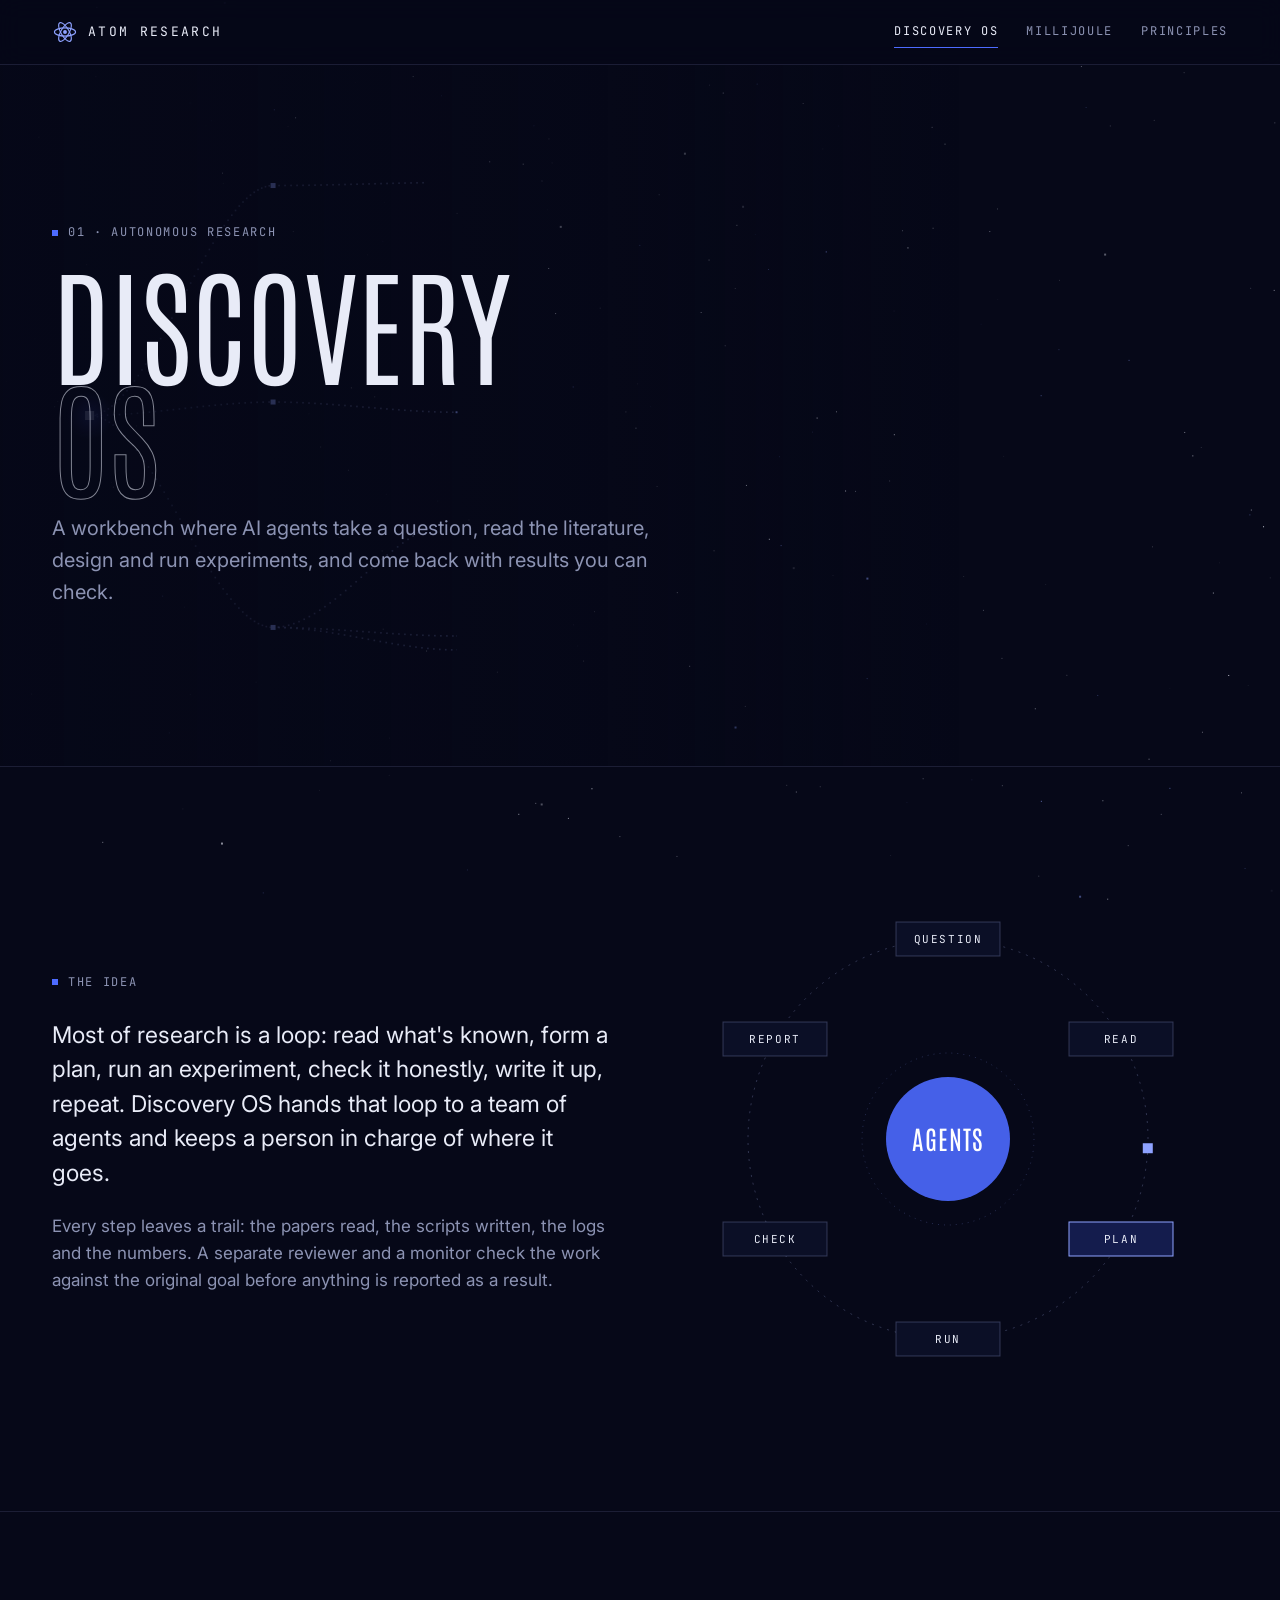
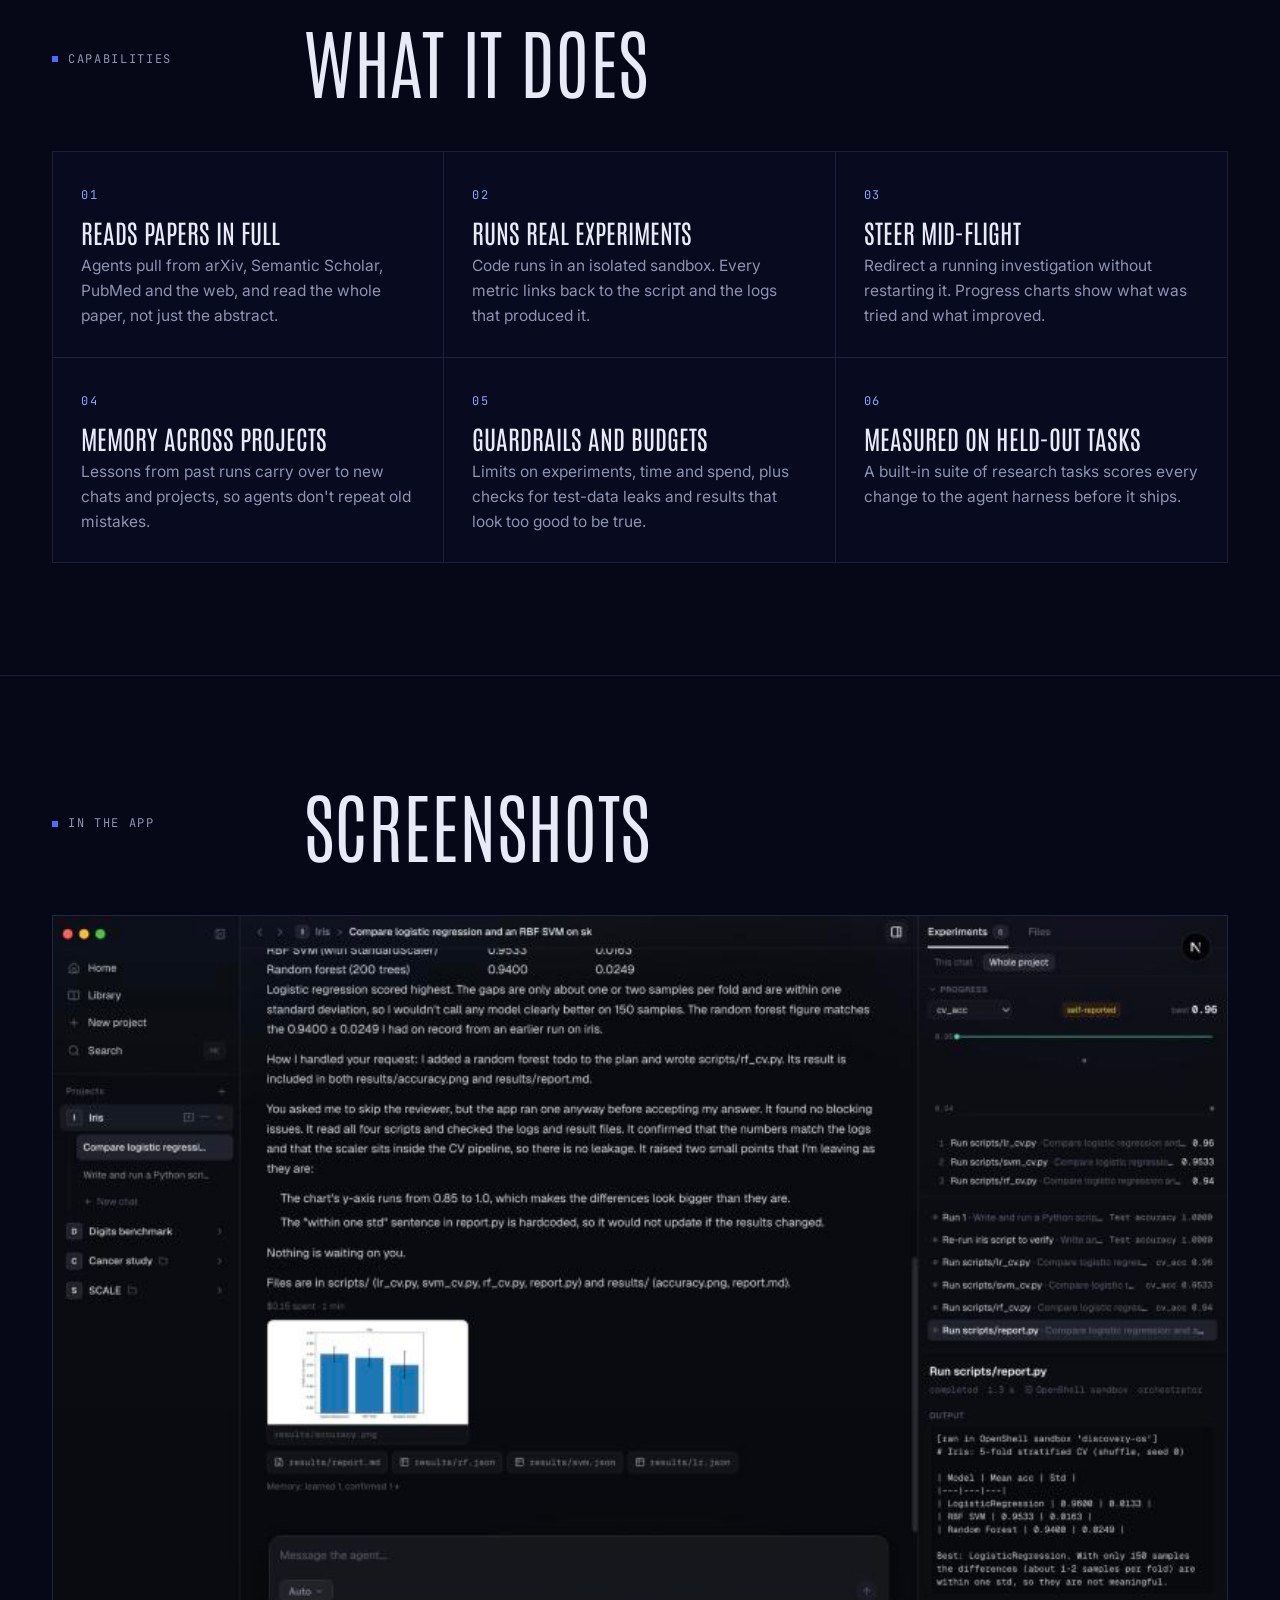
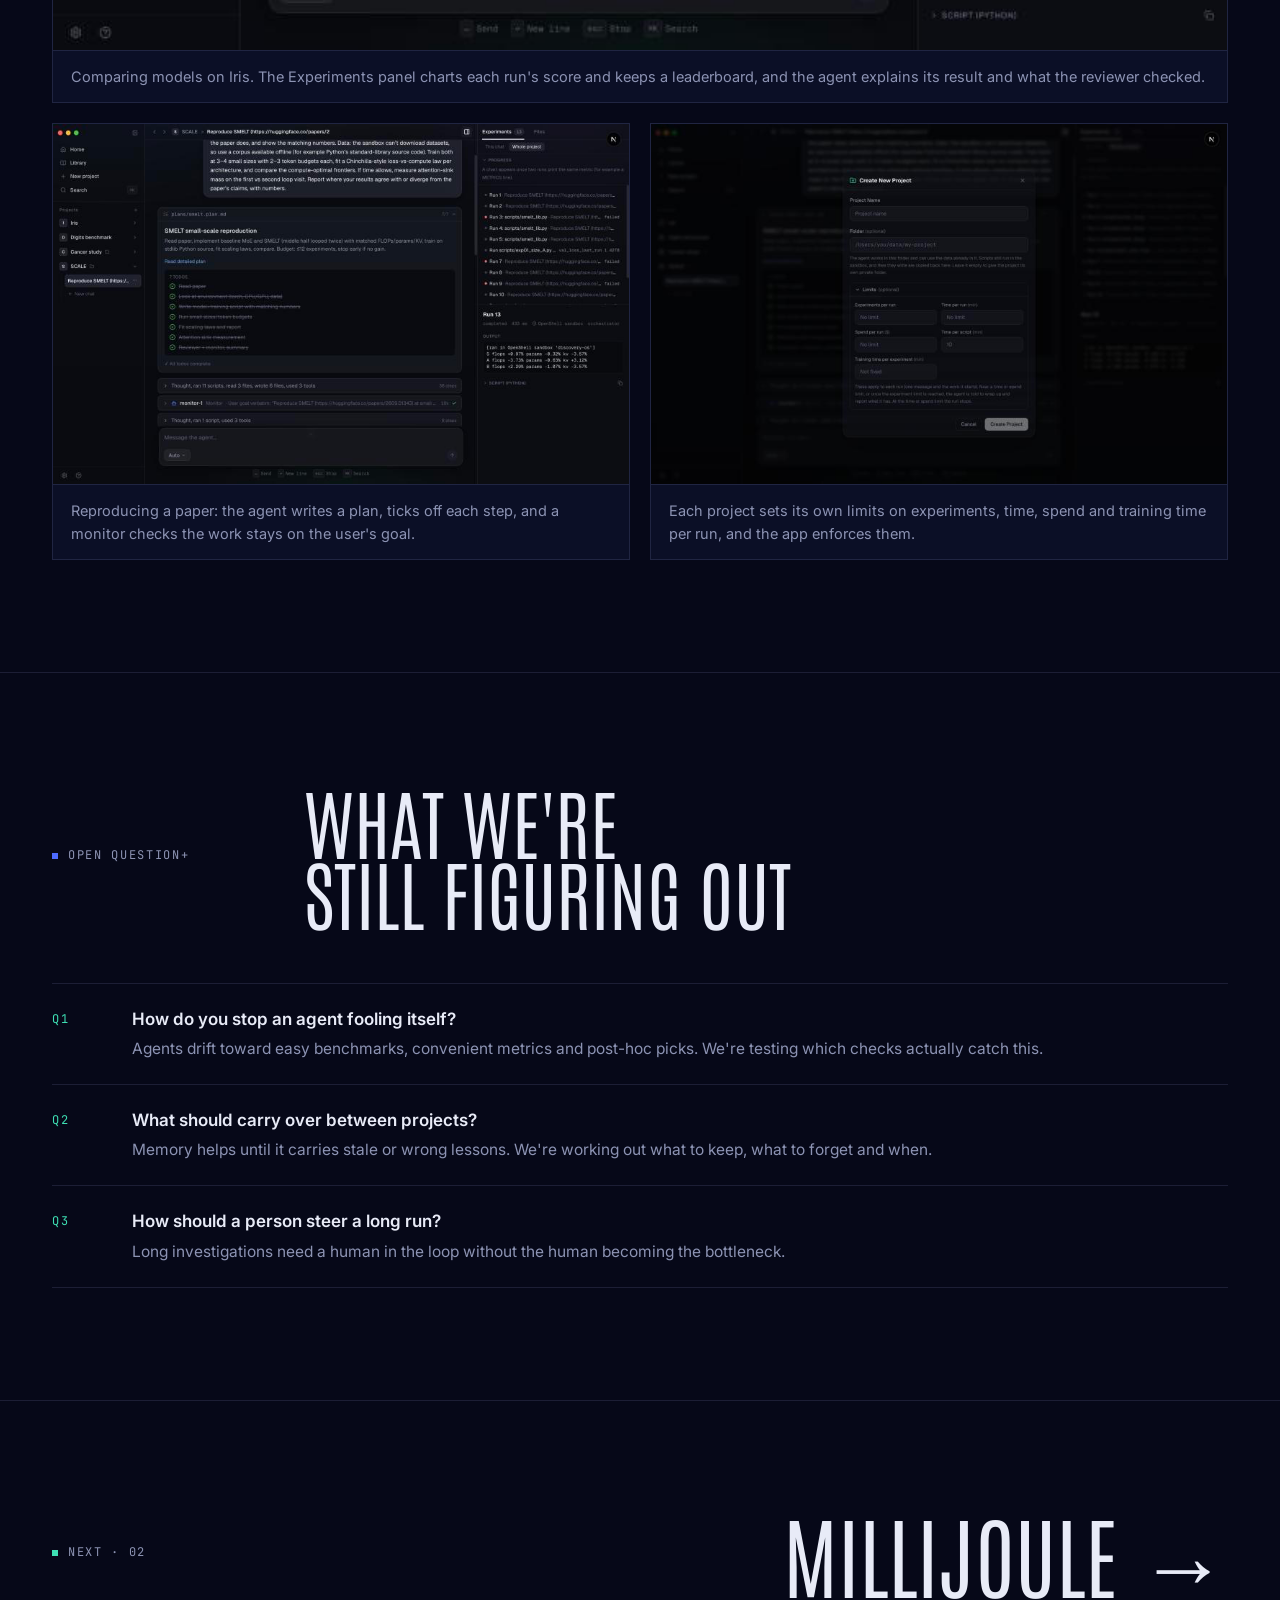
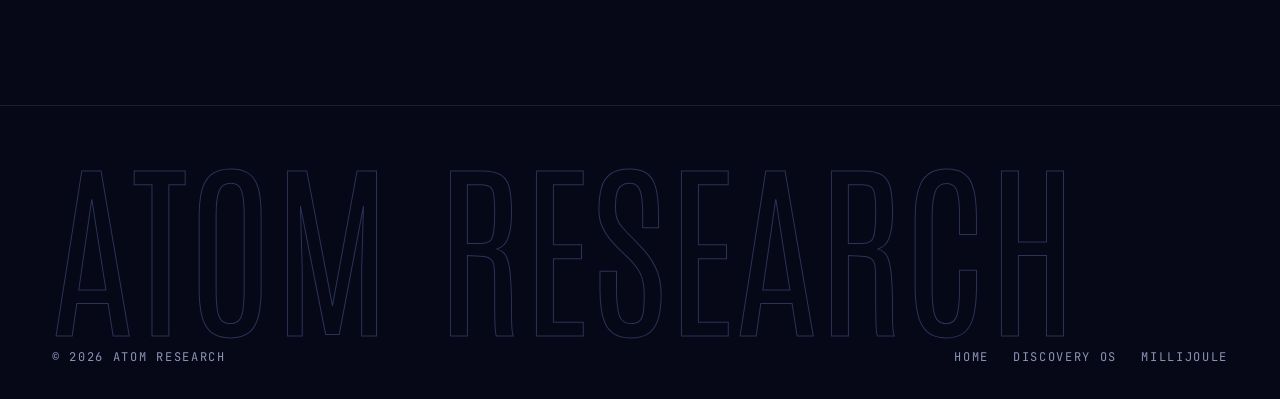
==== discovery-os.html @ 1e959ddb "Redesign: space theme, particle animations, product pages for Discovery OS and MilliJoule Co-Authore" ====
<!doctype html>
<html lang="en">
<head>
  <meta charset="utf-8">
  <meta name="viewport" content="width=device-width, initial-scale=1">
  <title>Discovery OS · Atom Research</title>
  <meta name="description" content="Discovery OS: a workbench where AI agents read the literature, plan and run experiments, and report results with evidence.">
  <link rel="icon" href="favicon.svg" type="image/svg+xml">
  <link rel="preconnect" href="https://fonts.googleapis.com">
  <link rel="preconnect" href="https://fonts.gstatic.com" crossorigin>
  <link href="https://fonts.googleapis.com/css2?family=Antonio:wght@200;300;400&family=Inter:wght@400;600&family=JetBrains+Mono:wght@400&display=swap" rel="stylesheet">
  <link rel="stylesheet" href="styles.css">
</head>
<body>
  <canvas class="stars" data-viz="stars" aria-hidden="true"></canvas>
  <div class="page">
    <header class="site-header">
      <div class="wrap">
        <a class="brand" href="./" aria-label="Atom Research home">
          <svg viewBox="0 0 32 32" fill="none" stroke="currentColor" stroke-width="1.4" aria-hidden="true"><ellipse cx="16" cy="16" rx="13" ry="5"/><ellipse cx="16" cy="16" rx="13" ry="5" transform="rotate(60 16 16)"/><ellipse cx="16" cy="16" rx="13" ry="5" transform="rotate(120 16 16)"/><circle cx="16" cy="16" r="2.4" fill="currentColor" stroke="none"/></svg>
          <span>Atom Research</span>
        </a>
        <nav class="nav">
          <a href="discovery-os.html" aria-current="page">Discovery OS</a>
          <a href="millijoule.html">MilliJoule</a>
          <a class="hide-sm" href="./#principles">Principles</a>
        </nav>
      </div>
    </header>

    <main>
      <section class="p-hero">
        <canvas data-viz="tree" aria-hidden="true"></canvas>
        <div class="wrap">
          <span class="label fade-in" data-scramble>01 · Autonomous research</span>
          <h1 class="mega" style="white-space:normal"><span class="line"><span>Discovery</span></span><span class="line"><span class="dim">OS</span></span></h1>
          <p class="lede fade-in">A workbench where AI agents take a question, read the literature, design and run experiments, and come back with results you can check.</p>
        </div>
      </section>

      <section class="section">
        <div class="wrap split">
          <div class="reveal">
            <span class="label" data-scramble>The idea</span>
            <p class="big" style="margin-top:24px">Most of research is a loop: read what's known, form a plan, run an experiment, check it honestly, write it up, repeat. Discovery OS hands that loop to a team of agents and keeps a person in charge of where it goes.</p>
            <p>Every step leaves a trail: the papers read, the scripts written, the logs and the numbers. A separate reviewer and a monitor check the work against the original goal before anything is reported as a result.</p>
          </div>
          <div class="reveal d1">
            <svg class="loop-diagram" viewBox="0 0 520 520" role="img" aria-label="The research loop: question, read, plan, run, check, report">
              <path id="loop-path" class="ring" d="M260,60 A200,200 0 0,1 260,460 A200,200 0 0,1 260,60"/>
              <circle class="core" cx="260" cy="260" r="62" opacity=".9"/>
              <circle cx="260" cy="260" r="86" fill="none" stroke="rgba(142,162,255,.25)" stroke-dasharray="1 5"/>
              <text class="core-text" x="260" y="262">AGENTS</text>
              <g class="node"><rect x="208" y="43" width="104" height="34"/><text x="260" y="61">QUESTION</text></g>
              <g class="node"><rect x="381" y="143" width="104" height="34"/><text x="433" y="161">READ</text></g>
              <g class="node"><rect x="381" y="343" width="104" height="34"/><text x="433" y="361">PLAN</text></g>
              <g class="node"><rect x="208" y="443" width="104" height="34"/><text x="260" y="461">RUN</text></g>
              <g class="node"><rect x="35" y="343" width="104" height="34"/><text x="87" y="361">CHECK</text></g>
              <g class="node"><rect x="35" y="143" width="104" height="34"/><text x="87" y="161">REPORT</text></g>
              <rect class="comet" x="-5" y="-5" width="10" height="10">
                <animateMotion dur="9s" repeatCount="indefinite"><mpath href="#loop-path"/></animateMotion>
              </rect>
            </svg>
          </div>
        </div>
      </section>

      <section class="section">
        <div class="wrap">
          <div class="section-head reveal">
            <span class="label" data-scramble>Capabilities</span>
            <div><h2>What it does</h2></div>
          </div>
          <div class="features reveal d1">
            <div class="feature"><span class="n">01</span><h3>Reads papers in full</h3><p>Agents pull from arXiv, Semantic Scholar, PubMed and the web, and read the whole paper, not just the abstract.</p></div>
            <div class="feature"><span class="n">02</span><h3>Runs real experiments</h3><p>Code runs in an isolated sandbox. Every metric links back to the script and the logs that produced it.</p></div>
            <div class="feature"><span class="n">03</span><h3>Steer mid-flight</h3><p>Redirect a running investigation without restarting it. Progress charts show what was tried and what improved.</p></div>
            <div class="feature"><span class="n">04</span><h3>Memory across projects</h3><p>Lessons from past runs carry over to new chats and projects, so agents don't repeat old mistakes.</p></div>
            <div class="feature"><span class="n">05</span><h3>Guardrails and budgets</h3><p>Limits on experiments, time and spend, plus checks for test-data leaks and results that look too good to be true.</p></div>
            <div class="feature"><span class="n">06</span><h3>Measured on held-out tasks</h3><p>A built-in suite of research tasks scores every change to the agent harness before it ships.</p></div>
          </div>
        </div>
      </section>

      <section class="section">
        <div class="wrap">
          <div class="section-head reveal">
            <span class="label" data-scramble>In the app</span>
            <div><h2>Screenshots</h2></div>
          </div>
          <div class="gallery">
            <figure class="shot wide reveal">
              <img src="assets/discovery-os-experiments.png" width="800" height="500" loading="lazy" alt="Discovery OS comparing models on the Iris dataset, with the Experiments panel showing a score chart and run leaderboard">
              <figcaption>Comparing models on Iris. The Experiments panel charts each run's score and keeps a leaderboard, and the agent explains its result and what the reviewer checked.</figcaption>
            </figure>
            <figure class="shot reveal">
              <img src="assets/discovery-os-research-plan.png" width="800" height="500" loading="lazy" alt="A paper reproduction plan with completed steps and a monitor agent check">
              <figcaption>Reproducing a paper: the agent writes a plan, ticks off each step, and a monitor checks the work stays on the user's goal.</figcaption>
            </figure>
            <figure class="shot reveal d1">
              <img src="assets/discovery-os-project-limits.png" width="800" height="500" loading="lazy" alt="Create New Project dialog with limits for experiments, time, spend and training time">
              <figcaption>Each project sets its own limits on experiments, time, spend and training time per run, and the app enforces them.</figcaption>
            </figure>
          </div>
        </div>
      </section>

      <section class="section">
        <div class="wrap">
          <div class="section-head reveal">
            <span class="label" data-scramble>Open questions</span>
            <div><h2>What we're<br>still figuring out</h2></div>
          </div>
          <ul class="rules reveal d1">
            <li><span class="n">Q1</span><div><strong>How do you stop an agent fooling itself?</strong><span>Agents drift toward easy benchmarks, convenient metrics and post-hoc picks. We're testing which checks actually catch this.</span></div></li>
            <li><span class="n">Q2</span><div><strong>What should carry over between projects?</strong><span>Memory helps until it carries stale or wrong lessons. We're working out what to keep, what to forget and when.</span></div></li>
            <li><span class="n">Q3</span><div><strong>How should a person steer a long run?</strong><span>Long investigations need a human in the loop without the human becoming the bottleneck.</span></div></li>
          </ul>
        </div>
      </section>

      <section class="section">
        <div class="wrap next reveal">
          <span class="label energy">Next · 02</span>
          <a class="big" href="millijoule.html">MilliJoule →</a>
        </div>
      </section>
    </main>

    <footer class="site-footer">
      <div class="wrap">
        <p class="footer-mega" aria-hidden="true">Atom Research</p>
        <div class="footer-row">
          <span>© 2026 Atom Research</span>
          <nav><a href="./">Home</a><a href="discovery-os.html">Discovery OS</a><a href="millijoule.html">MilliJoule</a></nav>
        </div>
      </div>
    </footer>
  </div>
  <script src="site.js"></script>
</body>
</html>
---- styles.css ----
:root {
  --space: #060818;
  --space-2: #0b0f26;
  --panel: #0d1230;
  --ink: #e8ebf7;
  --muted: #8c93b3;
  --faint: #4a5175;
  --line: rgba(160, 172, 230, 0.14);
  --line-strong: rgba(160, 172, 230, 0.28);
  --accent: #4d6bff;
  --accent-hi: #8ea2ff;
  --energy: #3ee0b4;
  --maxw: 1240px;
  --display: "Antonio", "Arial Narrow", sans-serif;
  --mono: "JetBrains Mono", ui-monospace, SFMono-Regular, Menlo, monospace;
  --sans: "Inter", system-ui, -apple-system, "Segoe UI", sans-serif;
  color-scheme: dark;
}

* { box-sizing: border-box; }
html { -webkit-text-size-adjust: 100%; scroll-behavior: smooth; }
body {
  margin: 0;
  background: var(--space);
  color: var(--ink);
  font-family: var(--sans);
  font-size: 17px;
  line-height: 1.6;
  overflow-x: hidden;
}
a { color: inherit; text-decoration: none; }
img { max-width: 100%; display: block; }
::selection { background: var(--accent); color: #fff; }

/* page-wide starfield */
.stars { position: fixed; inset: 0; width: 100%; height: 100%; z-index: 0; pointer-events: none; }
.page { position: relative; z-index: 1; }

.wrap { max-width: var(--maxw); margin: 0 auto; padding: 0 16px; position: relative; }
@media (min-width: 900px) { .wrap { padding: 0 32px; } }

/* frame lines (crosshair grid) */
.framed { border-left: 1px solid var(--line); border-right: 1px solid var(--line); }
.plus { position: absolute; width: 11px; height: 11px; pointer-events: none; color: var(--accent-hi); opacity: .7; }
.plus::before, .plus::after { content: ""; position: absolute; background: currentColor; }
.plus::before { left: 5px; top: 0; width: 1px; height: 11px; }
.plus::after { top: 5px; left: 0; height: 1px; width: 11px; }
.plus.tl { top: -6px; left: -6px; } .plus.tr { top: -6px; right: -6px; }
.plus.bl { bottom: -6px; left: -6px; } .plus.br { bottom: -6px; right: -6px; }

/* labels */
.label {
  font-family: var(--mono); font-size: 12px; letter-spacing: .14em; text-transform: uppercase;
  color: var(--muted); display: inline-flex; align-items: center; gap: 10px;
}
.label::before { content: ""; width: 6px; height: 6px; background: var(--accent); display: inline-block; }
.label.energy::before { background: var(--energy); }

/* header */
.site-header {
  position: sticky; top: 0; z-index: 20;
  background: rgba(6, 8, 24, .72);
  backdrop-filter: blur(12px); -webkit-backdrop-filter: blur(12px);
  border-bottom: 1px solid var(--line);
}
.site-header .wrap { display: flex; align-items: center; justify-content: space-between; height: 64px; gap: 16px; }
.brand { display: flex; align-items: center; gap: 10px; font-family: var(--mono); font-size: 13px; letter-spacing: .18em; text-transform: uppercase; }
.brand svg { width: 26px; height: 26px; color: var(--accent-hi); animation: spin 24s linear infinite; }
.nav { display: flex; gap: 28px; font-family: var(--mono); font-size: 12px; letter-spacing: .14em; text-transform: uppercase; }
.nav a { color: var(--muted); transition: color .2s; position: relative; }
.nav a:hover, .nav a[aria-current="page"] { color: var(--ink); }
.nav a[aria-current="page"]::after { content: ""; position: absolute; left: 0; right: 0; bottom: -6px; height: 1px; background: var(--accent); }
@media (max-width: 640px) { .nav { gap: 16px; font-size: 11px; } .nav .hide-sm { display: none; } .brand span { display: none; } }

/* buttons */
.btns { display: flex; gap: 10px; flex-wrap: wrap; }
.btn {
  display: inline-flex; align-items: center; gap: 10px; height: 44px; padding: 0 18px;
  font-family: var(--mono); font-size: 12px; letter-spacing: .14em; text-transform: uppercase;
  border: 1px solid var(--line-strong); color: var(--ink); background: rgba(13, 18, 48, .6);
  transition: background .2s, border-color .2s, transform .2s;
}
.btn:hover { border-color: var(--accent-hi); transform: translateY(-1px); }
.btn.solid { background: var(--accent); border-color: var(--accent); color: #fff; }
.btn.solid:hover { background: #5f7bff; }
.btn .arrow { transition: transform .2s; }
.btn:hover .arrow { transform: translateX(3px); }

/* hero */
.hero { position: relative; min-height: calc(100svh - 64px); display: flex; flex-direction: column; overflow: hidden; }
.hero canvas.hero-canvas { position: absolute; inset: 0; width: 100%; height: 100%; }
.hero .wrap { flex: 1; width: 100%; display: flex; flex-direction: column; justify-content: space-between; padding-bottom: 48px; }
.hero-top { padding-top: 28px; display: flex; justify-content: space-between; gap: 16px; flex-wrap: wrap; }
.mega {
  font-family: var(--display); font-weight: 300; text-transform: uppercase;
  font-size: clamp(64px, 13.4vw, 196px); line-height: .86; letter-spacing: -0.005em;
  margin: 0; white-space: nowrap;
}
.mega .dim { color: transparent; -webkit-text-stroke: 1px rgba(232, 235, 247, .55); }
.hero-foot { display: grid; grid-template-columns: minmax(0, 1.2fr) minmax(0, 1fr); gap: 32px; align-items: end; margin-top: 28px; }
.hero-foot p { margin: 0; color: var(--muted); font-size: clamp(16px, 1.6vw, 19px); max-width: 52ch; }
.hero-foot .btns { justify-content: flex-end; }
@media (max-width: 760px) {
  .hero-foot { grid-template-columns: 1fr; }
  .hero-foot .btns { justify-content: flex-start; }
  .mega { white-space: normal; }
  .scroll-cue { display: none; }
}

.scroll-cue { position: absolute; left: 50%; bottom: 14px; transform: translateX(-50%); width: 1px; height: 36px; background: linear-gradient(var(--accent-hi), transparent); animation: cue 2.4s ease-in-out infinite; }

/* marquee */
.marquee { border-top: 1px solid var(--line); border-bottom: 1px solid var(--line); overflow: hidden; background: rgba(11, 15, 38, .6); }
.marquee-track { display: flex; width: max-content; animation: marquee 40s linear infinite; }
.marquee span { font-family: var(--mono); font-size: 12px; letter-spacing: .2em; text-transform: uppercase; color: var(--muted); padding: 16px 28px; white-space: nowrap; }
.marquee span i { font-style: normal; color: var(--accent-hi); margin-left: 56px; }

/* sections */
.section { position: relative; padding: 112px 0; }
.section + .section { border-top: 1px solid var(--line); }
.section-head { display: grid; grid-template-columns: 220px 1fr; gap: 32px; margin-bottom: 56px; }
.section-head h2 {
  font-family: var(--display); font-weight: 300; text-transform: uppercase; margin: 0;
  font-size: clamp(40px, 6vw, 84px); line-height: .92; letter-spacing: 0;
}
.section-head p { color: var(--muted); max-width: 60ch; margin: 18px 0 0; }
@media (max-width: 760px) { .section { padding: 72px 0; } .section-head { grid-template-columns: 1fr; gap: 16px; margin-bottom: 36px; } }

.statement {
  font-family: var(--display); font-weight: 300; text-transform: uppercase;
  font-size: clamp(34px, 5.2vw, 72px); line-height: 1.02; margin: 0; max-width: 20ch;
}
.statement em { font-style: normal; color: var(--accent-hi); }
.statement .en { color: var(--energy); }

/* research panels (home) */
.panels { display: grid; grid-template-columns: 1fr 1fr; border: 1px solid var(--line); position: relative; }
.panel { position: relative; display: flex; flex-direction: column; min-height: 560px; background: rgba(11, 15, 38, .55); transition: background .3s; }
.panel + .panel { border-left: 1px solid var(--line); }
.panel:hover { background: rgba(16, 22, 58, .75); }
.panel .viz { position: relative; flex: 1; min-height: 340px; border-bottom: 1px solid var(--line); overflow: hidden; }
.panel .viz canvas { position: absolute; inset: 0; width: 100%; height: 100%; }
.panel .viz .label { position: absolute; top: 18px; left: 20px; z-index: 1; }
.panel .body { padding: 28px; display: grid; gap: 14px; }
.panel h3 { font-family: var(--display); font-weight: 400; text-transform: uppercase; font-size: 44px; line-height: 1; margin: 0; letter-spacing: .01em; }
.panel p { margin: 0; color: var(--muted); }
.panel .go { font-family: var(--mono); font-size: 12px; letter-spacing: .14em; text-transform: uppercase; color: var(--accent-hi); display: inline-flex; gap: 10px; align-items: center; }
.panel.energy .go { color: var(--energy); }
.panel:hover .go .arrow { transform: translateX(4px); }
.go .arrow { transition: transform .2s; }
@media (max-width: 860px) { .panels { grid-template-columns: 1fr; } .panel + .panel { border-left: 0; border-top: 1px solid var(--line); } .panel { min-height: 0; } }

/* numbered principles */
.principles { display: grid; grid-template-columns: repeat(3, 1fr); border-top: 1px solid var(--line); }
.principle { padding: 32px 28px 8px 0; }
.principle + .principle { padding-left: 28px; border-left: 1px solid var(--line); }
.principle .n { font-family: var(--mono); font-size: 12px; color: var(--accent-hi); letter-spacing: .14em; }
.principle h3 { font-family: var(--display); font-weight: 400; text-transform: uppercase; font-size: 30px; line-height: 1.05; margin: 14px 0 10px; }
.principle p { color: var(--muted); margin: 0; font-size: 15.5px; }
@media (max-width: 860px) { .principles { grid-template-columns: 1fr; } .principle + .principle { padding-left: 0; border-left: 0; border-top: 1px solid var(--line); } }

/* product page */
.p-hero { position: relative; min-height: 78svh; display: flex; overflow: hidden; border-bottom: 1px solid var(--line); }
.p-hero canvas { position: absolute; inset: 0; width: 100%; height: 100%; }
.p-hero::after { content: ""; position: absolute; inset: 0; background: linear-gradient(90deg, rgba(6,8,24,.92) 0%, rgba(6,8,24,.55) 45%, rgba(6,8,24,0) 75%); pointer-events: none; }
.p-hero .wrap { position: relative; z-index: 1; flex: 1; display: flex; flex-direction: column; justify-content: center; padding-top: 56px; padding-bottom: 56px; gap: 22px; }
.p-hero h1 { font-family: var(--display); font-weight: 300; text-transform: uppercase; font-size: clamp(60px, 10vw, 150px); line-height: .88; margin: 0; }
.p-hero .lede { color: var(--muted); font-size: clamp(17px, 1.7vw, 20px); max-width: 46ch; margin: 0; }
@media (max-width: 760px) { .p-hero::after { background: linear-gradient(0deg, rgba(6,8,24,.95) 20%, rgba(6,8,24,.35) 100%); } .p-hero .wrap { justify-content: flex-end; } }

.split { display: grid; grid-template-columns: minmax(0, 1fr) minmax(0, 1fr); gap: 56px; align-items: center; }
.split p { color: var(--muted); }
.split p.big { color: var(--ink); font-size: clamp(19px, 2vw, 23px); line-height: 1.5; }
@media (max-width: 860px) { .split { grid-template-columns: 1fr; gap: 32px; } }

.features { display: grid; grid-template-columns: repeat(3, 1fr); border: 1px solid var(--line); }
.feature { padding: 28px; border-right: 1px solid var(--line); border-bottom: 1px solid var(--line); background: rgba(11, 15, 38, .5); transition: background .3s; }
.feature:nth-child(3n) { border-right: 0; }
.feature:nth-last-child(-n+3) { border-bottom: 0; }
.feature:hover { background: rgba(16, 22, 58, .8); }
.feature .n { font-family: var(--mono); font-size: 12px; color: var(--accent-hi); letter-spacing: .14em; }
.energy-page .feature .n { color: var(--energy); }
.feature h3 { font-family: var(--display); font-weight: 400; text-transform: uppercase; font-size: 26px; line-height: 1.05; margin: 12px 0 8px; }
.feature p { color: var(--muted); margin: 0; font-size: 15.5px; }
@media (max-width: 860px) {
  .features { grid-template-columns: 1fr; }
  .feature { border-right: 0 !important; border-bottom: 1px solid var(--line) !important; }
  .feature:last-child { border-bottom: 0 !important; }
}

/* loop diagram */
.loop-diagram { width: 100%; max-width: 520px; margin: 0 auto; display: block; overflow: visible; }
.loop-diagram .ring { fill: none; stroke: var(--line-strong); stroke-width: 1; stroke-dasharray: 2 6; }
.loop-diagram .node rect { fill: var(--space-2); stroke: var(--line-strong); }
.loop-diagram .node text { fill: var(--ink); font-family: var(--mono); font-size: 11px; letter-spacing: .14em; text-anchor: middle; dominant-baseline: middle; }
.loop-diagram .node.on rect { stroke: var(--accent-hi); fill: #141c4d; }
.loop-diagram .core { fill: var(--accent); }
.loop-diagram .core-text { fill: #fff; font-family: var(--display); font-size: 26px; text-anchor: middle; dominant-baseline: middle; letter-spacing: .04em; }
.loop-diagram .comet { fill: var(--accent-hi); }

/* pipeline (millijoule) */
.pipeline { display: grid; grid-template-columns: repeat(5, 1fr); border: 1px solid var(--line); position: relative; }
.stage { padding: 24px 20px; border-right: 1px solid var(--line); position: relative; background: rgba(11, 15, 38, .5); }
.stage:last-child { border-right: 0; }
.stage .n { font-family: var(--mono); font-size: 11px; color: var(--energy); letter-spacing: .14em; }
.stage h3 { font-family: var(--display); font-weight: 400; text-transform: uppercase; font-size: 24px; margin: 10px 0 6px; line-height: 1.05; }
.stage p { margin: 0; color: var(--muted); font-size: 14.5px; }
.pipeline .flow { position: absolute; left: 0; right: 0; top: 0; height: 2px; overflow: hidden; }
.pipeline .flow::after { content: ""; position: absolute; top: 0; left: -30%; width: 30%; height: 2px; background: linear-gradient(90deg, transparent, var(--energy), transparent); animation: flow 3.2s linear infinite; }
@media (max-width: 960px) { .pipeline { grid-template-columns: 1fr; } .stage { border-right: 0; border-bottom: 1px solid var(--line); } .stage:last-child { border-bottom: 0; } .pipeline .flow { display: none; } }

.rules { list-style: none; margin: 0; padding: 0; border-top: 1px solid var(--line); }
.rules li { display: grid; grid-template-columns: 64px 1fr; gap: 16px; padding: 22px 0; border-bottom: 1px solid var(--line); }
.rules li .n { font-family: var(--mono); font-size: 12px; color: var(--energy); letter-spacing: .14em; padding-top: 4px; }
.rules li strong { display: block; font-weight: 600; margin-bottom: 2px; }
.rules li span { color: var(--muted); font-size: 15.5px; }

.viz-box { position: relative; aspect-ratio: 4 / 3; border: 1px solid var(--line); background: rgba(11, 15, 38, .5); }
.viz-box canvas { position: absolute; inset: 0; width: 100%; height: 100%; }
.viz-box .label { position: absolute; top: 16px; left: 18px; z-index: 1; }
.viz-box .caption { position: absolute; bottom: 14px; left: 18px; right: 18px; font-family: var(--mono); font-size: 11px; color: var(--faint); letter-spacing: .1em; text-transform: uppercase; }

/* gallery */
.gallery { display: grid; grid-template-columns: 1fr 1fr; gap: 20px; }
.shot { margin: 0; border: 1px solid var(--line); background: var(--space-2); overflow: hidden; position: relative; }
.shot img { width: 100%; height: auto; transition: transform .6s cubic-bezier(.2,.7,.2,1); }
.shot:hover img { transform: scale(1.02); }
.shot figcaption { padding: 14px 18px; font-size: 14.5px; color: var(--muted); border-top: 1px solid var(--line); }
.shot.wide { grid-column: 1 / -1; }
@media (max-width: 760px) { .gallery { grid-template-columns: 1fr; } }

.next { display: flex; justify-content: space-between; align-items: center; gap: 24px; flex-wrap: wrap; }
.next a.big { font-family: var(--display); font-weight: 300; text-transform: uppercase; font-size: clamp(44px, 7vw, 96px); line-height: .9; transition: color .2s; }
.next a.big:hover { color: var(--accent-hi); }

/* footer */
.site-footer { border-top: 1px solid var(--line); padding: 56px 0 32px; overflow: hidden; }
.footer-mega { font-family: var(--display); font-weight: 300; text-transform: uppercase; font-size: clamp(64px, 15vw, 220px); line-height: .8; color: transparent; -webkit-text-stroke: 1px rgba(142, 162, 255, .28); margin: 0 0 32px; white-space: nowrap; user-select: none; }
.footer-row { display: flex; justify-content: space-between; gap: 16px; flex-wrap: wrap; font-family: var(--mono); font-size: 12px; letter-spacing: .14em; text-transform: uppercase; color: var(--muted); }
.footer-row nav { display: flex; gap: 24px; flex-wrap: wrap; }
.footer-row a:hover { color: var(--ink); }

/* reveal animations */
.reveal { opacity: 0; transform: translateY(28px); transition: opacity .9s cubic-bezier(.2,.7,.2,1), transform .9s cubic-bezier(.2,.7,.2,1); }
.reveal.in { opacity: 1; transform: none; }
.reveal.d1 { transition-delay: .1s; } .reveal.d2 { transition-delay: .2s; } .reveal.d3 { transition-delay: .3s; }
.mega .line { display: block; overflow: hidden; padding-bottom: .08em; margin-bottom: -.08em; }
.mega .line > span { display: inline-block; transform: translateY(105%); animation: rise 1.2s cubic-bezier(.2,.7,.2,1) forwards; }
.mega .line:nth-child(2) > span { animation-delay: .12s; }
.fade-in { opacity: 0; animation: fadein 1.2s .5s ease forwards; }

@keyframes rise { to { transform: none; } }
@keyframes fadein { to { opacity: 1; } }
@keyframes spin { to { transform: rotate(360deg); } }
@keyframes marquee { to { transform: translateX(-50%); } }
@keyframes cue { 0%, 100% { opacity: .2; transform: translateX(-50%) scaleY(.6); } 50% { opacity: 1; transform: translateX(-50%) scaleY(1); } }
@keyframes flow { to { left: 100%; } }

@media (prefers-reduced-motion: reduce) {
  *, *::before, *::after { animation-duration: .001s !important; animation-iteration-count: 1 !important; transition-duration: .001s !important; }
  .reveal { opacity: 1; transform: none; }
  .marquee-track { animation: none; }
}
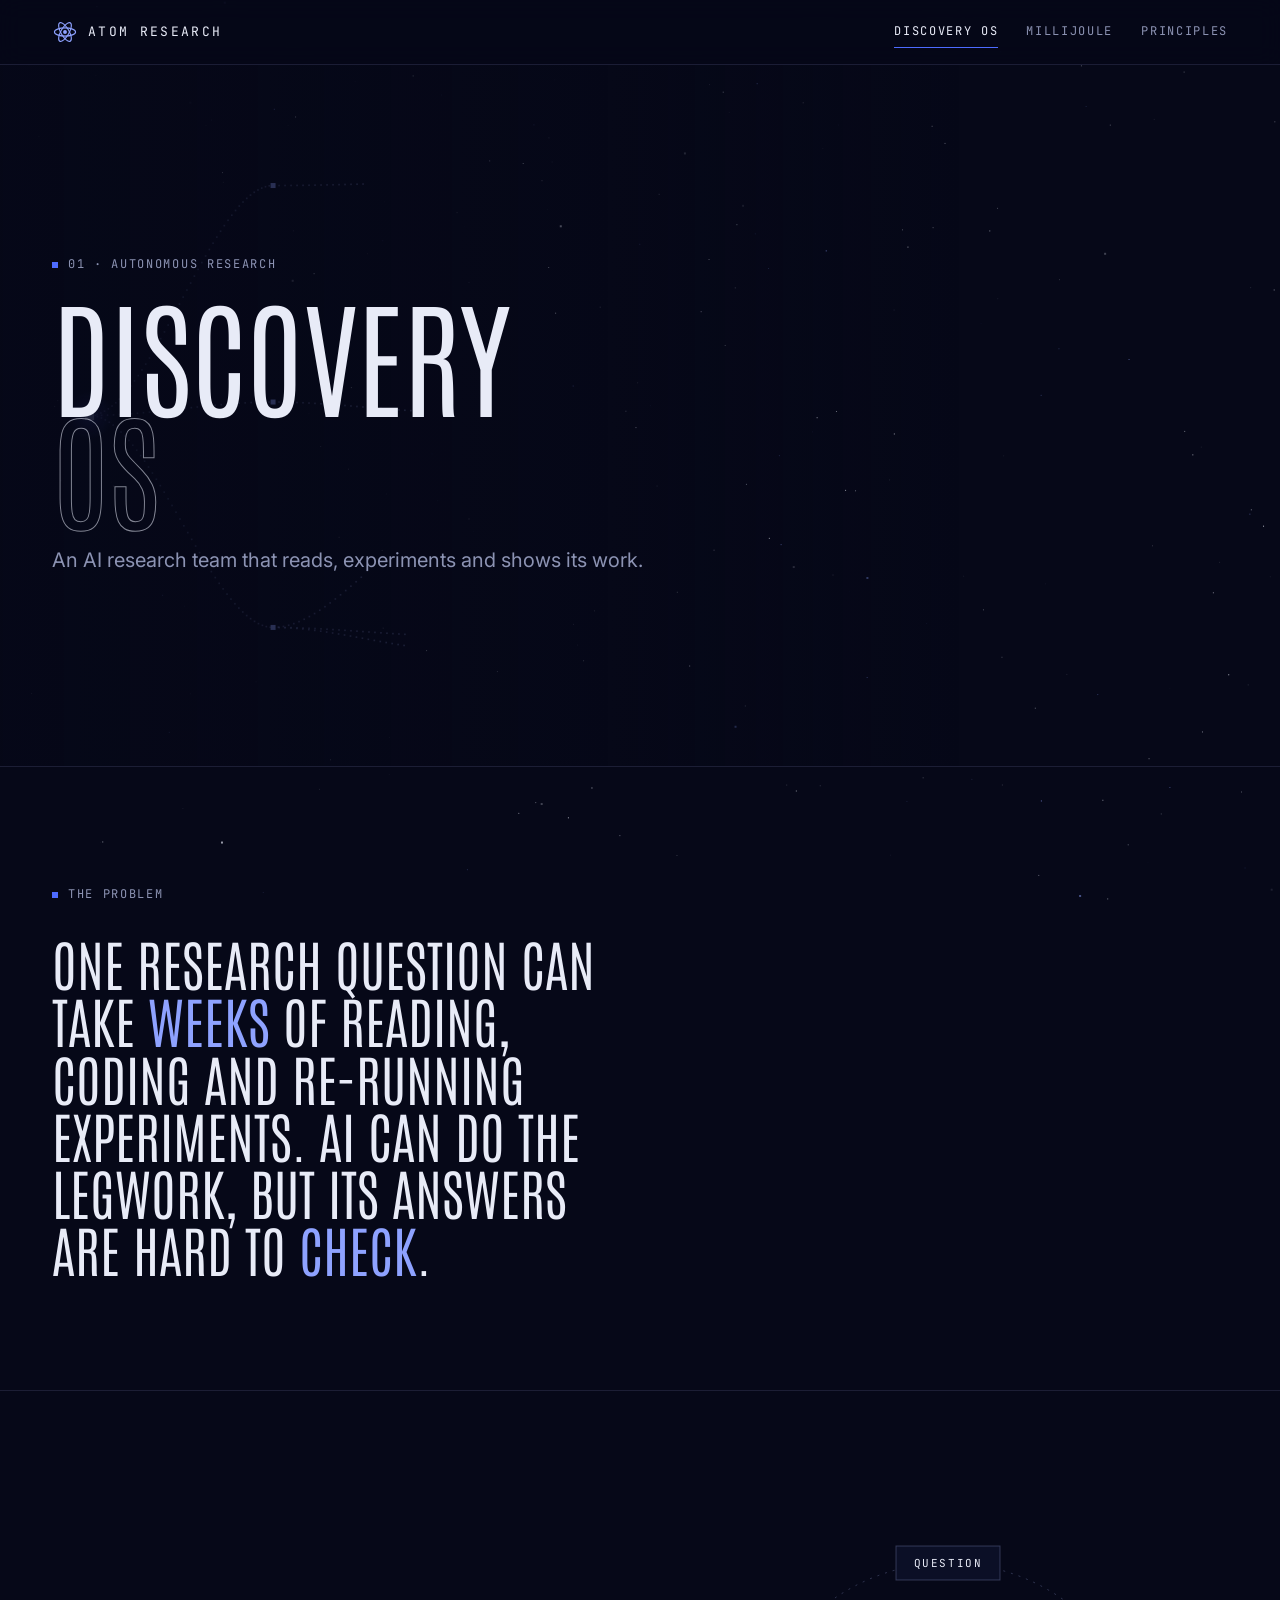
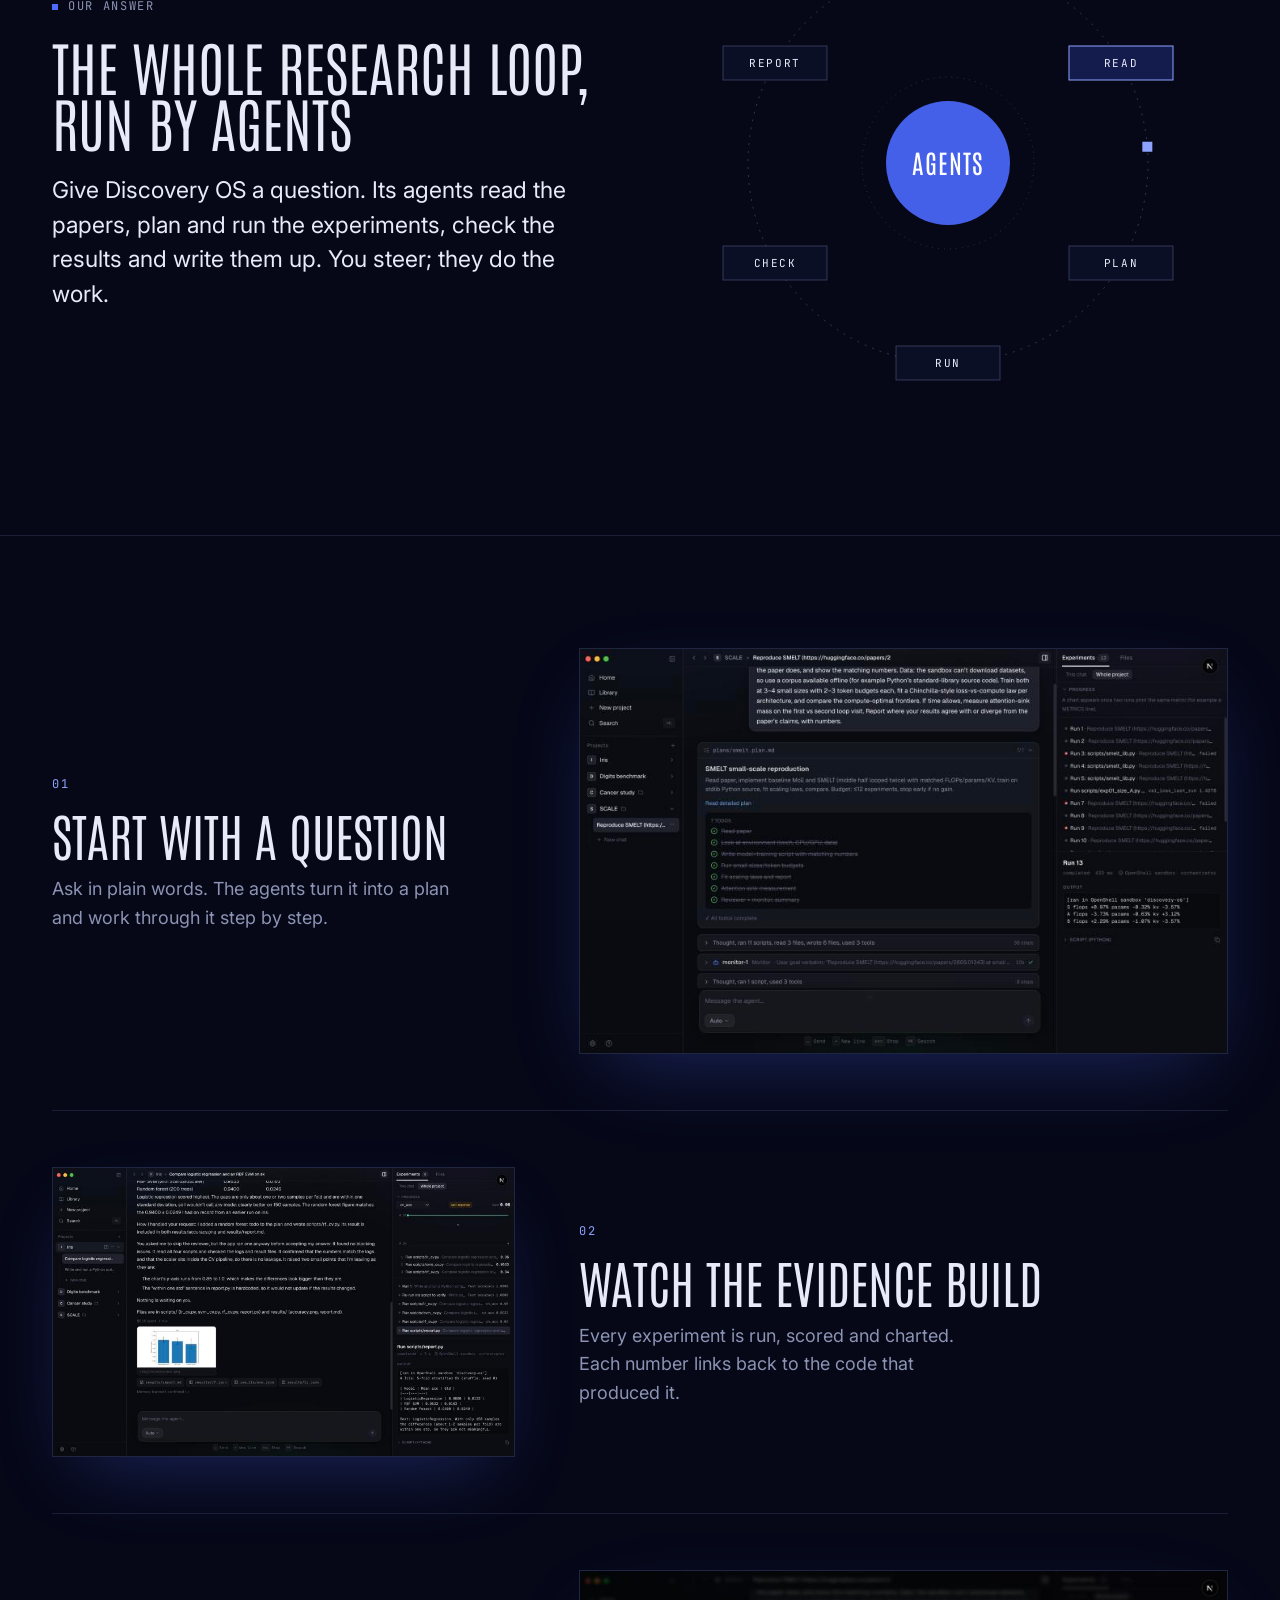
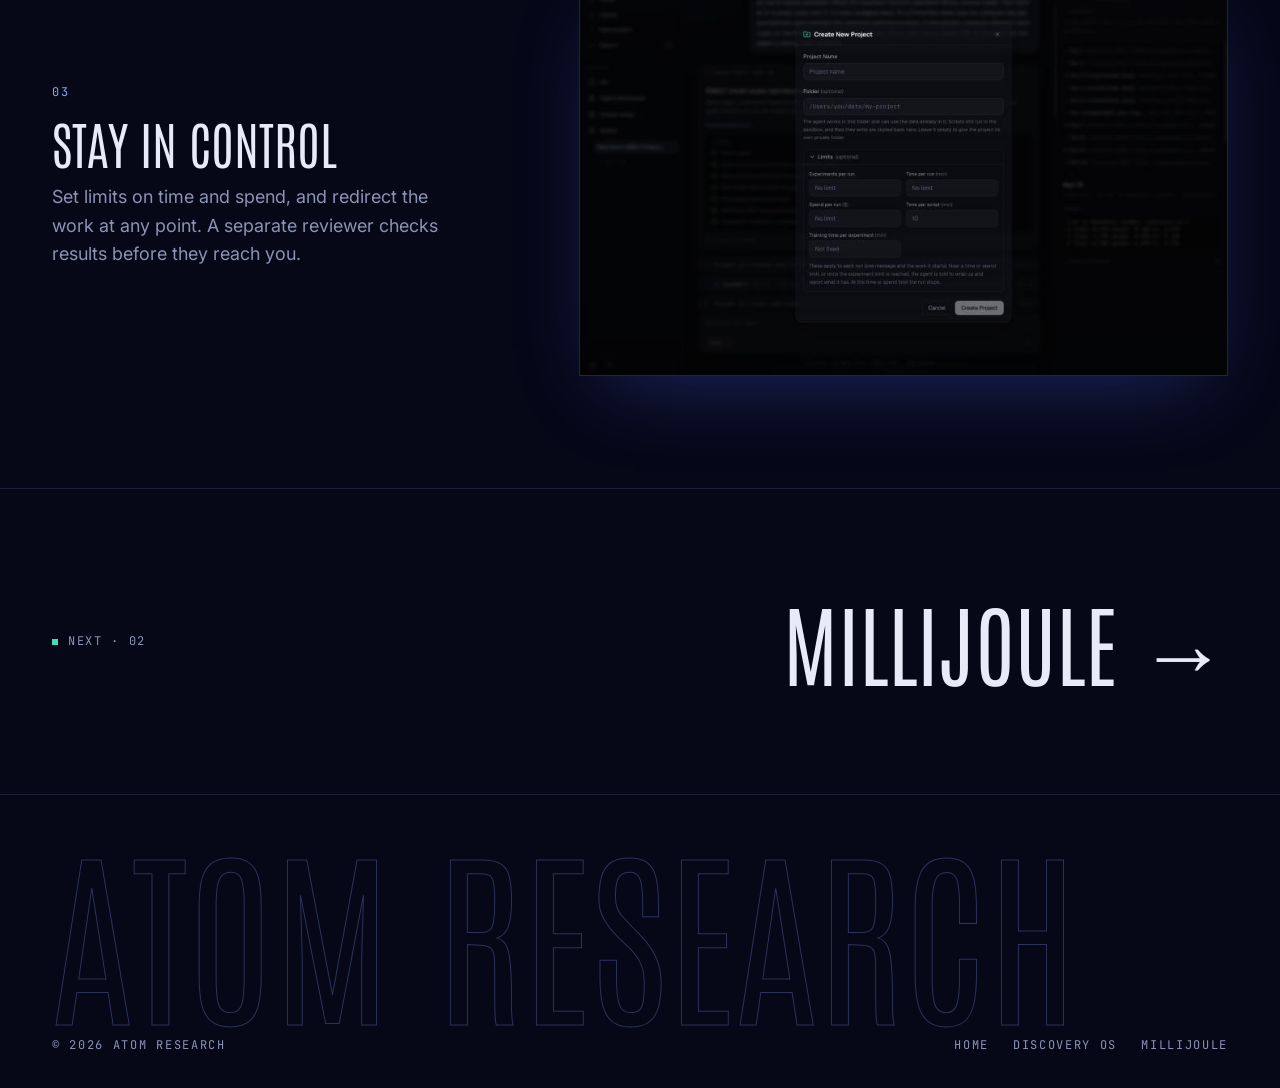
==== commit 140925ac: "Tighter story on every page; MilliJoule platforms and Apple silicon results - Home, Discovery OS and" ====
--- a/discovery-os.html
+++ b/discovery-os.html
@@ -4,7 +4,7 @@
   <meta charset="utf-8">
   <meta name="viewport" content="width=device-width, initial-scale=1">
   <title>Discovery OS · Atom Research</title>
-  <meta name="description" content="Discovery OS: a workbench where AI agents read the literature, plan and run experiments, and report results with evidence.">
+  <meta name="description" content="Discovery OS: an AI research team that reads the literature, runs the experiments and shows its work.">
   <link rel="icon" href="favicon.svg" type="image/svg+xml">
   <link rel="preconnect" href="https://fonts.googleapis.com">
   <link rel="preconnect" href="https://fonts.gstatic.com" crossorigin>
@@ -34,16 +34,23 @@
         <div class="wrap">
           <span class="label fade-in" data-scramble>01 · Autonomous research</span>
           <h1 class="mega" style="white-space:normal"><span class="line"><span>Discovery</span></span><span class="line"><span class="dim">OS</span></span></h1>
-          <p class="lede fade-in">A workbench where AI agents take a question, read the literature, design and run experiments, and come back with results you can check.</p>
+          <p class="lede fade-in">An AI research team that reads, experiments and shows its work.</p>
+        </div>
+      </section>
+
+      <section class="section">
+        <div class="wrap">
+          <span class="label reveal" data-scramble>The problem</span>
+          <p class="statement reveal d1" style="margin-top:28px">One research question can take <em>weeks</em> of reading, coding and re-running experiments. AI can do the legwork, but its answers are hard to <em>check</em>.</p>
         </div>
       </section>
 
       <section class="section">
         <div class="wrap split">
           <div class="reveal">
-            <span class="label" data-scramble>The idea</span>
-            <p class="big" style="margin-top:24px">Most of research is a loop: read what's known, form a plan, run an experiment, check it honestly, write it up, repeat. Discovery OS hands that loop to a team of agents and keeps a person in charge of where it goes.</p>
-            <p>Every step leaves a trail: the papers read, the scripts written, the logs and the numbers. A separate reviewer and a monitor check the work against the original goal before anything is reported as a result.</p>
+            <span class="label" data-scramble>Our answer</span>
+            <h2 class="split-title">The whole research loop, run by agents</h2>
+            <p class="big">Give Discovery OS a question. Its agents read the papers, plan and run the experiments, check the results and write them up. You steer; they do the work.</p>
           </div>
           <div class="reveal d1">
             <svg class="loop-diagram" viewBox="0 0 520 520" role="img" aria-label="The research loop: question, read, plan, run, check, report">
@@ -67,55 +74,30 @@
 
       <section class="section">
         <div class="wrap">
-          <div class="section-head reveal">
-            <span class="label" data-scramble>Capabilities</span>
-            <div><h2>What it does</h2></div>
+          <div class="story-row reveal">
+            <div class="story-text">
+              <span class="n">01</span>
+              <h3>Start with a question</h3>
+              <p>Ask in plain words. The agents turn it into a plan and work through it step by step.</p>
+            </div>
+            <figure class="shot"><img src="assets/discovery-os-research-plan.png" width="800" height="500" loading="lazy" alt="Discovery OS writing and working through a research plan"></figure>
           </div>
-          <div class="features reveal d1">
-            <div class="feature"><span class="n">01</span><h3>Reads papers in full</h3><p>Agents pull from arXiv, Semantic Scholar, PubMed and the web, and read the whole paper, not just the abstract.</p></div>
-            <div class="feature"><span class="n">02</span><h3>Runs real experiments</h3><p>Code runs in an isolated sandbox. Every metric links back to the script and the logs that produced it.</p></div>
-            <div class="feature"><span class="n">03</span><h3>Steer mid-flight</h3><p>Redirect a running investigation without restarting it. Progress charts show what was tried and what improved.</p></div>
-            <div class="feature"><span class="n">04</span><h3>Memory across projects</h3><p>Lessons from past runs carry over to new chats and projects, so agents don't repeat old mistakes.</p></div>
-            <div class="feature"><span class="n">05</span><h3>Guardrails and budgets</h3><p>Limits on experiments, time and spend, plus checks for test-data leaks and results that look too good to be true.</p></div>
-            <div class="feature"><span class="n">06</span><h3>Measured on held-out tasks</h3><p>A built-in suite of research tasks scores every change to the agent harness before it ships.</p></div>
+          <div class="story-row flip reveal">
+            <div class="story-text">
+              <span class="n">02</span>
+              <h3>Watch the evidence build</h3>
+              <p>Every experiment is run, scored and charted. Each number links back to the code that produced it.</p>
+            </div>
+            <figure class="shot"><img src="assets/discovery-os-experiments.png" width="800" height="500" loading="lazy" alt="Discovery OS charting experiment results and ranking runs"></figure>
           </div>
-        </div>
-      </section>
-
-      <section class="section">
-        <div class="wrap">
-          <div class="section-head reveal">
-            <span class="label" data-scramble>In the app</span>
-            <div><h2>Screenshots</h2></div>
+          <div class="story-row reveal">
+            <div class="story-text">
+              <span class="n">03</span>
+              <h3>Stay in control</h3>
+              <p>Set limits on time and spend, and redirect the work at any point. A separate reviewer checks results before they reach you.</p>
+            </div>
+            <figure class="shot"><img src="assets/discovery-os-project-limits.png" width="800" height="500" loading="lazy" alt="Setting a project's limits on experiments, time and spend"></figure>
           </div>
-          <div class="gallery">
-            <figure class="shot wide reveal">
-              <img src="assets/discovery-os-experiments.png" width="800" height="500" loading="lazy" alt="Discovery OS comparing models on the Iris dataset, with the Experiments panel showing a score chart and run leaderboard">
-              <figcaption>Comparing models on Iris. The Experiments panel charts each run's score and keeps a leaderboard, and the agent explains its result and what the reviewer checked.</figcaption>
-            </figure>
-            <figure class="shot reveal">
-              <img src="assets/discovery-os-research-plan.png" width="800" height="500" loading="lazy" alt="A paper reproduction plan with completed steps and a monitor agent check">
-              <figcaption>Reproducing a paper: the agent writes a plan, ticks off each step, and a monitor checks the work stays on the user's goal.</figcaption>
-            </figure>
-            <figure class="shot reveal d1">
-              <img src="assets/discovery-os-project-limits.png" width="800" height="500" loading="lazy" alt="Create New Project dialog with limits for experiments, time, spend and training time">
-              <figcaption>Each project sets its own limits on experiments, time, spend and training time per run, and the app enforces them.</figcaption>
-            </figure>
-          </div>
-        </div>
-      </section>
-
-      <section class="section">
-        <div class="wrap">
-          <div class="section-head reveal">
-            <span class="label" data-scramble>Open questions</span>
-            <div><h2>What we're<br>still figuring out</h2></div>
-          </div>
-          <ul class="rules reveal d1">
-            <li><span class="n">Q1</span><div><strong>How do you stop an agent fooling itself?</strong><span>Agents drift toward easy benchmarks, convenient metrics and post-hoc picks. We're testing which checks actually catch this.</span></div></li>
-            <li><span class="n">Q2</span><div><strong>What should carry over between projects?</strong><span>Memory helps until it carries stale or wrong lessons. We're working out what to keep, what to forget and when.</span></div></li>
-            <li><span class="n">Q3</span><div><strong>How should a person steer a long run?</strong><span>Long investigations need a human in the loop without the human becoming the bottleneck.</span></div></li>
-          </ul>
         </div>
       </section>
 
--- a/styles.css
+++ b/styles.css
@@ -128,7 +128,7 @@
 
 .statement {
   font-family: var(--display); font-weight: 300; text-transform: uppercase;
-  font-size: clamp(34px, 5.2vw, 72px); line-height: 1.02; margin: 0; max-width: 20ch;
+  font-size: clamp(30px, 4.3vw, 60px); line-height: 1.04; margin: 0; max-width: 24ch;
 }
 .statement em { font-style: normal; color: var(--accent-hi); }
 .statement .en { color: var(--energy); }
@@ -220,6 +220,89 @@
 .viz-box .label { position: absolute; top: 16px; left: 18px; z-index: 1; }
 .viz-box .caption { position: absolute; bottom: 14px; left: 18px; right: 18px; font-family: var(--mono); font-size: 11px; color: var(--faint); letter-spacing: .1em; text-transform: uppercase; }
 
+/* results (millijoule mlx) */
+.stats { display: grid; grid-template-columns: repeat(3, 1fr); border: 1px solid var(--line); position: relative; }
+.stat { padding: 30px 28px; border-right: 1px solid var(--line); background: rgba(11, 15, 38, .5); }
+.stat:last-child { border-right: 0; }
+.stat .big { font-family: var(--display); font-weight: 300; font-size: clamp(56px, 7vw, 96px); line-height: .9; color: var(--ink); }
+.stat .big small { font-size: .45em; color: var(--energy); margin-left: 4px; }
+.stat h3 { font-family: var(--mono); font-weight: 400; font-size: 12px; letter-spacing: .14em; text-transform: uppercase; color: var(--energy); margin: 16px 0 8px; }
+.stat p { margin: 0; color: var(--muted); font-size: 15px; }
+@media (max-width: 860px) { .stats { grid-template-columns: 1fr; } .stat { border-right: 0; border-bottom: 1px solid var(--line); } .stat:last-child { border-bottom: 0; } }
+
+.chart { border: 1px solid var(--line); background: rgba(11, 15, 38, .5); padding: 26px 28px 22px; }
+.chart + .chart { margin-top: 20px; }
+.chart-head { display: flex; justify-content: space-between; align-items: baseline; gap: 16px; flex-wrap: wrap; margin-bottom: 18px; }
+.chart-head h3 { font-family: var(--display); font-weight: 400; text-transform: uppercase; font-size: 26px; line-height: 1.05; margin: 0; }
+.chart-head .unit { font-family: var(--mono); font-size: 11px; letter-spacing: .12em; text-transform: uppercase; color: var(--faint); }
+.bars { list-style: none; margin: 0; padding: 0; display: grid; gap: 10px; }
+.bars li { display: grid; grid-template-columns: minmax(150px, 230px) 1fr 108px; gap: 14px; align-items: center; font-size: 14.5px; }
+.bars .name { color: var(--muted); }
+.bars li.us .name { color: var(--ink); font-weight: 600; }
+.bars .track { height: 12px; background: rgba(74, 81, 117, .18); position: relative; overflow: hidden; }
+.bars .track i { position: absolute; inset: 0 auto 0 0; width: var(--w); background: repeating-linear-gradient(90deg, rgba(142,162,255,.55) 0 3px, transparent 3px 5px); transform: scaleX(0); transform-origin: left; transition: transform 1.2s cubic-bezier(.2,.7,.2,1); }
+.bars li.us .track i { background: repeating-linear-gradient(90deg, var(--energy) 0 3px, transparent 3px 5px); }
+.bars li.na .track i { display: none; }
+.reveal.in .bars .track i { transform: scaleX(1); }
+.bars .val { font-family: var(--mono); font-size: 13px; color: var(--ink); text-align: right; white-space: nowrap; }
+.bars li.na .val { color: var(--faint); font-size: 11.5px; white-space: normal; }
+.bars .group { font-family: var(--mono); font-size: 11px; letter-spacing: .14em; text-transform: uppercase; color: var(--faint); padding-top: 10px; display: block; }
+.bars .group:first-child { padding-top: 0; }
+.chart .notes { margin: 18px 0 0; padding: 16px 0 0; border-top: 1px solid var(--line); list-style: none; display: grid; gap: 6px; }
+.chart .notes li { color: var(--muted); font-size: 14px; padding-left: 16px; position: relative; }
+.chart .notes li::before { content: ""; position: absolute; left: 0; top: .62em; width: 6px; height: 1px; background: var(--faint); }
+.chart-pair { display: grid; grid-template-columns: 1fr 1fr; gap: 20px; }
+.chart-pair .chart + .chart { margin-top: 0; }
+.chart-pair .bars li { grid-template-columns: 1fr auto; gap: 5px 12px; }
+.chart-pair .bars .track { grid-column: 1 / -1; grid-row: 2; height: 10px; }
+@media (max-width: 960px) { .chart-pair { grid-template-columns: 1fr; } }
+@media (max-width: 640px) {
+  .chart { padding: 22px 18px 18px; }
+  .bars li { grid-template-columns: 1fr auto; gap: 4px 12px; }
+  .bars .track { grid-column: 1 / -1; grid-row: 2; }
+}
+/* split heading */
+.split-title { font-family: var(--display); font-weight: 300; text-transform: uppercase; font-size: clamp(36px, 4.6vw, 64px); line-height: .95; margin: 20px 0 22px; }
+.split .chart { align-self: center; }
+
+/* story rows (product walkthrough) */
+.story-row { display: grid; grid-template-columns: minmax(0, 5fr) minmax(0, 7fr); gap: 64px; align-items: center; padding: 56px 0; }
+.story-row + .story-row { border-top: 1px solid var(--line); }
+.story-row:first-child { padding-top: 0; }
+.story-row:last-child { padding-bottom: 0; }
+.story-row.flip .story-text { order: 2; }
+.story-text .n { font-family: var(--mono); font-size: 12px; color: var(--accent-hi); letter-spacing: .14em; }
+.story-text h3 { font-family: var(--display); font-weight: 300; text-transform: uppercase; font-size: clamp(34px, 4vw, 56px); line-height: .95; margin: 14px 0 16px; }
+.story-text p { color: var(--muted); font-size: 18px; margin: 0; max-width: 38ch; }
+.story-row .shot { box-shadow: 0 30px 80px -30px rgba(77, 107, 255, .35); }
+@media (max-width: 860px) { .story-row { grid-template-columns: 1fr; gap: 28px; padding: 40px 0; } .story-row.flip .story-text { order: 0; } }
+
+/* platforms (millijoule) */
+.platforms { display: grid; grid-template-columns: repeat(3, 1fr); border: 1px solid var(--line); position: relative; }
+.platform { display: flex; flex-direction: column; gap: 10px; padding: 30px 28px; border-right: 1px solid var(--line); background: rgba(11, 15, 38, .5); transition: background .3s; }
+.platform:last-child { border-right: 0; }
+.platform .chip { align-self: flex-start; font-family: var(--mono); font-size: 11px; letter-spacing: .14em; color: var(--muted); border: 1px solid var(--line-strong); padding: 4px 8px; }
+.platform h3 { font-family: var(--display); font-weight: 400; text-transform: uppercase; font-size: 34px; line-height: 1; margin: 8px 0 0; }
+.platform p { color: var(--muted); margin: 0; font-size: 15.5px; flex: 1; }
+.platform .status { font-family: var(--mono); font-size: 11px; letter-spacing: .14em; text-transform: uppercase; color: var(--faint); margin-top: 14px; }
+.platform.live { background: rgba(62, 224, 180, .05); }
+.platform.live .chip { color: var(--energy); border-color: rgba(62, 224, 180, .45); }
+.platform.live .status { color: var(--energy); }
+.platform.live .arrow { display: inline-block; transition: transform .2s; }
+.platform.live:hover { background: rgba(62, 224, 180, .1); }
+.platform.live:hover .arrow { transform: translateX(4px); }
+@media (max-width: 860px) { .platforms { grid-template-columns: 1fr; } .platform { border-right: 0; border-bottom: 1px solid var(--line); } .platform:last-child { border-bottom: 0; } }
+
+/* breadcrumb, footnotes */
+.crumb { font-family: var(--mono); font-size: 12px; letter-spacing: .14em; text-transform: uppercase; color: var(--muted); }
+.crumb:hover { color: var(--ink); }
+sup { font-family: var(--mono); font-size: .6em; color: var(--energy); margin-left: 2px; }
+.footnotes { list-style: none; margin: 0; padding: 0; counter-reset: fn; display: grid; gap: 10px; max-width: 90ch; }
+.footnotes li { color: var(--faint); font-size: 13.5px; line-height: 1.55; padding-left: 26px; position: relative; }
+.footnotes li:not(.plain) { counter-increment: fn; }
+.footnotes li:not(.plain)::before { content: counter(fn); position: absolute; left: 0; top: 0; font-family: var(--mono); font-size: 11px; color: var(--energy); }
+.footnotes li.plain { padding-left: 0; margin-bottom: 4px; }
+
 /* gallery */
 .gallery { display: grid; grid-template-columns: 1fr 1fr; gap: 20px; }
 .shot { margin: 0; border: 1px solid var(--line); background: var(--space-2); overflow: hidden; position: relative; }
